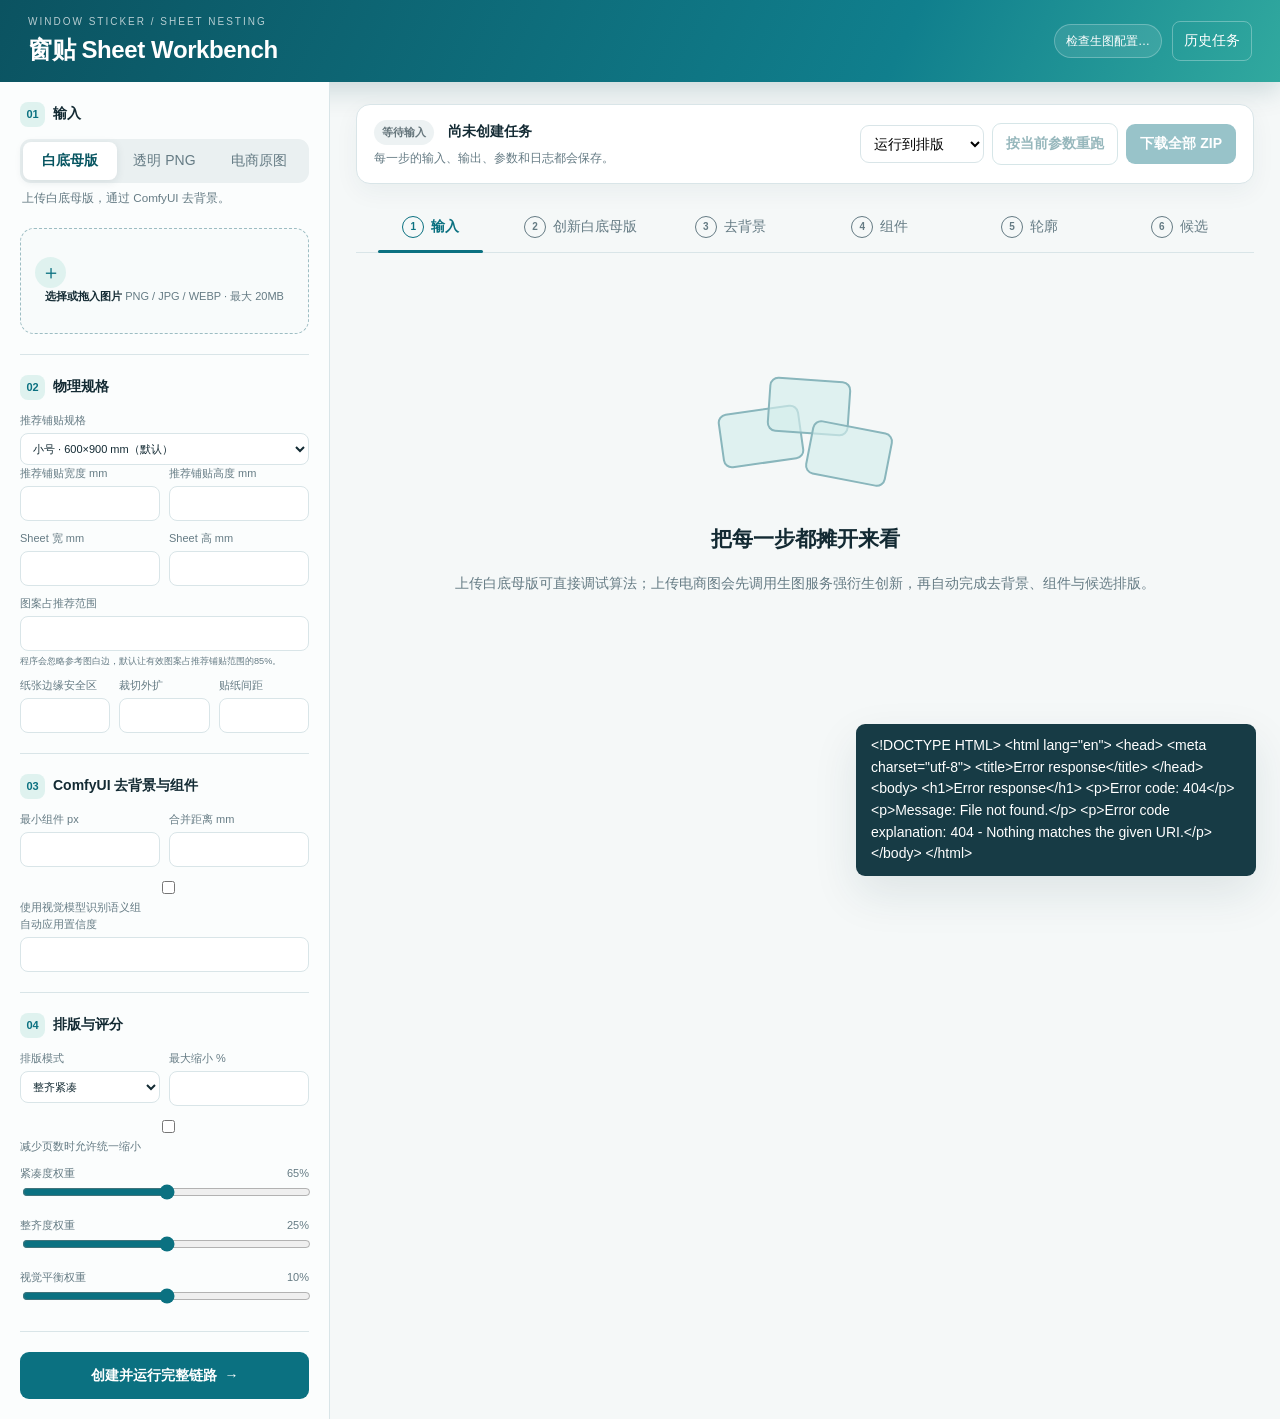
==== static/index.html @ 15e1db4c "更新批量下发" ====
<!doctype html>
<html lang="zh-CN">
<head>
  <meta charset="utf-8">
  <meta name="viewport" content="width=device-width, initial-scale=1">
  <title>窗贴 Sheet Workbench</title>
  <link rel="stylesheet" href="/static/styles.css">
</head>
<body>
  <header class="topbar">
    <div>
      <span class="eyebrow">WINDOW STICKER / SHEET NESTING</span>
      <h1>窗贴 Sheet Workbench</h1>
    </div>
    <div class="top-actions">
      <span id="provider-status" class="provider">检查生图配置…</span>
      <button id="load-jobs" class="ghost">历史任务</button>
    </div>
  </header>

  <main class="shell">
    <aside class="sidebar">
      <form id="job-form">
        <section class="panel-block">
          <div class="section-title"><span>01</span>输入</div>
          <div class="segmented" id="input-mode">
            <button type="button" data-value="master" class="active">白底母版</button>
            <button type="button" data-value="alpha">透明 PNG</button>
            <button type="button" data-value="source">电商原图</button>
          </div>
          <small class="mode-note" id="input-mode-note">上传白底母版，通过 ComfyUI 去背景。</small>
          <label class="dropzone">
            <input id="file" type="file" accept="image/png,image/jpeg,image/webp" required>
            <span class="drop-icon">＋</span>
            <strong>选择或拖入图片</strong>
            <small id="file-name">PNG / JPG / WEBP · 最大 20MB</small>
          </label>
          <div id="upload-list" class="upload-list" hidden></div>
          <details id="prompt-details" hidden>
            <summary>编辑生图 Prompt</summary>
            <textarea id="generation-prompt" rows="8"></textarea>
          </details>
        </section>

        <section class="panel-block">
          <div class="section-title"><span>02</span>物理规格</div>
          <label>推荐铺贴规格
            <select id="size-preset">
              <option value="small" selected>小号 · 600×900 mm（默认）</option>
              <option value="standard">标准 · 800×1200 mm</option>
              <option value="large">大号 · 1000×1500 mm</option>
              <option value="custom">自定义</option>
            </select>
          </label>
          <div class="field-grid two">
            <label>推荐铺贴宽度 mm<input id="install-width" data-setting="install_width_mm" type="number" min="10" step="1"></label>
            <label>推荐铺贴高度 mm<input id="install-height" data-setting="install_height_mm" type="number" min="10" step="1"></label>
            <label>Sheet 宽 mm<input data-setting="sheet_width_mm" type="number" min="20" step="0.1"></label>
            <label>Sheet 高 mm<input data-setting="sheet_height_mm" type="number" min="20" step="0.1"></label>
          </div>
          <label class="occupancy-field">图案占推荐范围
            <input data-setting="content_occupancy_ratio" data-setting-transform="percent" type="number" min="50" max="100" step="1">
            <small>程序会忽略参考图白边，默认让有效图案占推荐铺贴范围的85%。</small>
          </label>
          <div class="field-grid three">
            <label title="纸张四周禁止放置贴纸的安全区域">纸张边缘安全区<input data-setting="sheet_margin_mm" type="number" min="0" step="0.1"></label>
            <label>裁切外扩<input data-setting="cut_offset_mm" type="number" min="0" step="0.1"></label>
            <label>贴纸间距<input data-setting="spacing_mm" type="number" min="0" step="0.1"></label>
          </div>
        </section>

        <section class="panel-block">
          <div class="section-title"><span>03</span><i id="key-settings-title">去背景与组件</i></div>
          <div class="field-grid two">
            <label>最小组件 px<input data-setting="min_component_area" type="number" min="1" step="1"></label>
            <label>合并距离 mm<input data-setting="group_gap_mm" type="number" min="0" step="0.1"></label>
          </div>
          <label class="check-row"><input data-setting="semantic_grouping_enabled" type="checkbox"> 使用视觉模型识别语义组</label>
          <label>自动应用置信度
            <input data-setting="semantic_min_confidence" type="number" min="0.5" max="1" step="0.01">
          </label>
        </section>

        <section class="panel-block">
          <div class="section-title"><span>04</span>排版与评分</div>
          <div class="field-grid two">
            <label>排版模式
              <select data-setting="layout_mode" data-setting-type="string">
                <option value="tidy_compact">整齐紧凑</option>
              </select>
            </label>
            <label>最大缩小 %<input data-setting="max_shrink_ratio" data-setting-transform="percent" type="number" min="0" max="15" step="1"></label>
          </div>
          <label class="check-row"><input data-setting="auto_shrink_enabled" type="checkbox"> 减少页数时允许统一缩小</label>
          <div class="range-row">
            <label>紧凑度权重 <output id="compactness-output">65%</output></label>
            <input id="compactness-weight" data-setting="compactness_weight" type="range" min="0" max="1" step="0.05">
          </div>
          <div class="range-row">
            <label>整齐度权重 <output id="alignment-output">25%</output></label>
            <input id="alignment-weight" data-setting="alignment_weight" type="range" min="0" max="1" step="0.05">
          </div>
          <div class="range-row">
            <label>视觉平衡权重 <output id="balance-output">10%</output></label>
            <input id="balance-weight" data-setting="balance_weight" type="range" min="0" max="1" step="0.05">
          </div>
          <label id="batch-pdf-option" class="check-row delivery-option" hidden>
            <input id="render-pdf" type="checkbox" checked>
            批量完成时生成交付PDF
            <small>默认开启；关闭后可在批次完成后补生成，不会重新生图。</small>
          </label>
        </section>

        <button class="primary large" id="create-run" type="submit">创建并运行完整链路 <span>→</span></button>
      </form>
    </aside>

    <section class="workspace">
      <div class="workspace-head">
        <div>
          <span id="status" class="status idle">等待输入</span>
          <strong id="job-title">尚未创建任务</strong>
          <p id="job-note">每一步的输入、输出、参数和日志都会保存。</p>
        </div>
        <div class="workspace-actions">
          <select id="through-stage" aria-label="运行到阶段">
            <option value="key" id="key-stage-option">运行到去背景</option>
            <option value="components">运行到组件</option>
            <option value="geometry">运行到轮廓</option>
            <option value="layout" selected>运行到排版</option>
          </select>
          <button id="rerun" class="secondary" disabled>按当前参数重跑</button>
          <a id="download" class="primary disabled" href="#">下载全部 ZIP</a>
        </div>
      </div>

      <section id="batch-view" class="batch-view" hidden>
        <div class="batch-summary">
          <div>
            <span class="eyebrow dark">BATCH PRODUCTION</span>
            <h2 id="batch-title">批量创新任务</h2>
            <p id="batch-progress-text">等待开始</p>
          </div>
          <div class="batch-actions">
            <button id="retry-batch" class="secondary" hidden>重试失败项</button>
            <button id="render-batch-pdf" class="secondary" hidden>补生成全部PDF</button>
            <a id="download-batch" class="primary disabled" href="#">下载产品交付包</a>
            <a id="download-batch-archive" class="secondary disabled" href="#">完整归档</a>
          </div>
        </div>
        <div class="batch-progress"><i id="batch-progress-bar"></i></div>
        <div id="batch-grid" class="batch-grid"></div>
      </section>

      <nav class="stepper" id="stepper">
        <button data-stage="input" class="active"><b>1</b><span>输入</span></button>
        <button data-stage="generate"><b>2</b><span>创新白底母版</span></button>
        <button data-stage="key"><b>3</b><span id="key-step-label">去背景</span></button>
        <button data-stage="components"><b>4</b><span>组件</span></button>
        <button data-stage="geometry"><b>5</b><span>轮廓</span></button>
        <button data-stage="layout"><b>6</b><span>候选</span></button>
      </nav>

      <section id="empty" class="empty-state">
        <div class="empty-graphic"><i></i><i></i><i></i></div>
        <h2>把每一步都摊开来看</h2>
        <p>上传白底母版可直接调试算法；上传电商图会先调用生图服务强衍生创新，再自动完成去背景、组件与候选排版。</p>
      </section>

      <section id="stage-view" hidden>
        <div class="stage-header">
          <div><span id="stage-kicker">STEP</span><h2 id="stage-title">输入</h2></div>
          <button id="run-stage" class="secondary">只运行到这一步</button>
        </div>
        <div id="artifact-grid" class="artifact-grid"></div>
        <div id="component-workbench" class="component-workbench" hidden>
          <div class="canvas-panel">
            <div class="subhead"><strong>分组覆盖层</strong><span>点击框选；Shift 可多选</span></div>
            <canvas id="group-canvas"></canvas>
          </div>
          <div class="group-panel">
            <div class="group-actions">
              <button data-group-action="merge">合并所选</button>
              <button data-group-action="ungroup">取消分组</button>
              <button data-group-action="delete">删除</button>
              <button data-group-action="restore">恢复</button>
            </div>
            <div id="selection-options" class="selection-options">
              <label><input id="group-rotatable" type="checkbox"> 允许旋转</label>
              <label><input id="group-filler" type="checkbox"> 允许填缝复制</label>
              <label>最多复制 <input id="group-copies" type="number" min="0" max="10" value="2"></label>
              <button id="save-group-options">保存属性</button>
            </div>
            <div id="group-list" class="group-list"></div>
          </div>
        </div>
        <div id="candidate-grid" class="candidate-grid" hidden></div>
      </section>

      <section id="log-panel" class="log-panel" hidden>
        <div class="subhead"><strong>运行日志</strong><button id="toggle-log">收起</button></div>
        <pre id="logs"></pre>
      </section>
    </section>
  </main>

  <dialog id="history-dialog">
    <div class="dialog-head"><h2>最近任务</h2><button id="close-history">×</button></div>
    <div id="history-list" class="history-list"></div>
  </dialog>

  <div id="toast" class="toast"></div>
  <script src="/static/app.js?v=20260728-2"></script>
</body>
</html>
---- static/styles.css ----
:root {
  --ink: #132a33;
  --muted: #657b84;
  --line: #d9e5e8;
  --paper: #f5f8f8;
  --white: #ffffff;
  --teal: #0b7181;
  --teal-dark: #075561;
  --mint: #dff2ef;
  --coral: #f46f57;
  --amber: #f0b548;
  --shadow: 0 18px 45px rgba(24, 59, 70, .10);
}

* { box-sizing: border-box; }
[hidden] { display: none !important; }
body { margin: 0; color: var(--ink); background: var(--paper); font: 14px/1.55 Inter, "Segoe UI", "Microsoft YaHei", sans-serif; }
button, input, textarea, select { font: inherit; }
button, a { -webkit-tap-highlight-color: transparent; }

.topbar { height: 82px; padding: 14px 28px; display: flex; align-items: center; justify-content: space-between; color: white; background: linear-gradient(115deg, #0b5361, #107f8d 70%, #31a99f); box-shadow: 0 8px 28px rgba(3, 66, 77, .18); }
.topbar h1 { margin: 0; font-size: 24px; letter-spacing: -.4px; }
.eyebrow { display: block; margin-bottom: 2px; opacity: .7; font-size: 10px; letter-spacing: 2px; }
.top-actions { display: flex; align-items: center; gap: 10px; }
.provider { padding: 7px 11px; border: 1px solid rgba(255,255,255,.25); border-radius: 999px; background: rgba(255,255,255,.1); font-size: 12px; }

.shell { min-height: calc(100vh - 82px); display: grid; grid-template-columns: 330px minmax(0, 1fr); }
.sidebar { padding: 20px; border-right: 1px solid var(--line); background: #fbfdfd; overflow-y: auto; }
.panel-block { padding: 0 0 20px; margin-bottom: 20px; border-bottom: 1px solid var(--line); }
.section-title { margin-bottom: 12px; font-weight: 750; }
.section-title span { display: inline-grid; place-items: center; width: 25px; height: 25px; margin-right: 8px; color: var(--teal); border-radius: 8px; background: var(--mint); font-size: 11px; }

.segmented { display: grid; grid-template-columns: repeat(3, 1fr); padding: 3px; margin-bottom: 7px; border-radius: 11px; background: #eaf0f1; }
.segmented button { padding: 8px; color: var(--muted); border: 0; border-radius: 8px; background: transparent; cursor: pointer; }
.segmented button.active { color: var(--teal-dark); background: white; box-shadow: 0 2px 8px rgba(25, 59, 69, .10); font-weight: 700; }
.mode-note { display: block; min-height: 30px; margin: 0 2px 8px; color: var(--muted); line-height: 1.4; }
.section-title i { font-style: normal; }
.dropzone { min-height: 106px; display: grid; place-items: center; align-content: center; gap: 2px; padding: 14px; border: 1.5px dashed #9dbdc3; border-radius: 14px; color: var(--muted); background: #f8fbfb; text-align: center; cursor: pointer; }
.dropzone:hover { border-color: var(--teal); background: #f0f9f8; }
.dropzone input { display: none; }
.dropzone strong { color: var(--ink); }
.drop-icon { display: grid; place-items: center; width: 31px; height: 31px; color: var(--teal); border-radius: 50%; background: var(--mint); font-size: 20px; }
.dropzone small { font-size: 11px; }
.upload-list { display: grid; gap: 6px; max-height: 190px; margin-top: 8px; overflow: auto; }
.upload-item { display: grid; grid-template-columns: 38px minmax(0, 1fr) auto; align-items: center; gap: 8px; padding: 6px; border: 1px solid var(--line); border-radius: 8px; background: white; }
.upload-item img { width: 38px; height: 38px; object-fit: contain; border-radius: 5px; background: #eef3f4; }
.upload-item span { overflow: hidden; text-overflow: ellipsis; white-space: nowrap; font-size: 11px; }
.upload-item small { color: var(--muted); font-size: 9px; }
details { margin-top: 10px; }
summary { cursor: pointer; color: var(--teal); }
textarea { width: 100%; margin-top: 9px; resize: vertical; border: 1px solid var(--line); border-radius: 9px; padding: 9px; background: white; }

.field-grid { display: grid; gap: 9px; }
.field-grid.two { grid-template-columns: 1fr 1fr; }
.field-grid.three { grid-template-columns: repeat(3, 1fr); margin-top: 9px; }
.field-grid label, .range-row label { color: var(--muted); font-size: 11px; }
.field-grid input, .field-grid select { width: 100%; margin-top: 4px; padding: 8px; color: var(--ink); border: 1px solid var(--line); border-radius: 8px; background: white; }
.panel-block > label { display: block; color: var(--muted); font-size: 11px; }
.panel-block > label > select, .panel-block > label > input { width: 100%; margin-top: 4px; padding: 8px; color: var(--ink); border: 1px solid var(--line); border-radius: 8px; background: white; }
.occupancy-field { margin-top: 9px; }
.occupancy-field small { display: block; margin-top: 4px; line-height: 1.4; }
.check-row { display: flex; align-items: center; gap: 7px; margin-top: 10px; color: var(--muted); font-size: 11px; }
.check-row input { accent-color: var(--teal); }
.delivery-option { align-items: flex-start; padding: 9px; border: 1px solid #b9d9d6; border-radius: 9px; background: #f1faf8; }
.delivery-option small { display: block; color: var(--muted); line-height: 1.35; }
.range-row { margin-top: 10px; }
.range-row label { display: flex; justify-content: space-between; }
.range-row input { width: 100%; accent-color: var(--teal); }

button, .primary, .secondary, .ghost { border: 0; cursor: pointer; text-decoration: none; }
.primary { display: inline-flex; align-items: center; justify-content: center; gap: 8px; padding: 9px 14px; color: white; border-radius: 9px; background: var(--teal); font-weight: 700; }
.primary:hover { background: var(--teal-dark); }
.primary.large { width: 100%; padding: 13px; }
.secondary { padding: 9px 13px; color: var(--teal-dark); border: 1px solid #9fc5ca; border-radius: 9px; background: white; font-weight: 650; }
.ghost { padding: 8px 11px; color: white; border: 1px solid rgba(255,255,255,.3); border-radius: 8px; background: transparent; }
button:disabled, .disabled { opacity: .42; pointer-events: none; }

.workspace { min-width: 0; padding: 22px 26px 50px; }
.workspace-head { display: flex; align-items: center; justify-content: space-between; gap: 20px; padding: 15px 17px; border: 1px solid var(--line); border-radius: 14px; background: white; box-shadow: 0 8px 25px rgba(26, 62, 71, .05); }
.workspace-head strong { margin-left: 10px; }
.workspace-head p { margin: 4px 0 0; color: var(--muted); font-size: 12px; }
.workspace-actions { display: flex; align-items: center; gap: 8px; }
.workspace-actions select { padding: 9px; border: 1px solid var(--line); border-radius: 9px; background: white; }
.status { display: inline-block; padding: 4px 8px; border-radius: 999px; font-size: 11px; font-weight: 800; }
.status.idle { color: #66767c; background: #edf2f3; }
.status.running, .status.queued { color: #7a5600; background: #fff2c9; }
.status.complete { color: #166951; background: #dff5e9; }
.status.failed { color: #a83c2e; background: #fee4df; }
.status.partial_success, .status.interrupted { color: #875400; background: #fff0c7; }

.batch-view { margin-top: 20px; }
.batch-summary { display: flex; align-items: center; justify-content: space-between; gap: 16px; padding: 17px; border: 1px solid var(--line); border-radius: 14px; background: white; }
.batch-summary h2 { margin: 2px 0; font-size: 20px; }
.batch-summary p { margin: 0; color: var(--muted); }
.eyebrow.dark { color: var(--teal); opacity: 1; }
.batch-actions { display: flex; flex-wrap: wrap; justify-content: flex-end; gap: 8px; }
.batch-progress { height: 8px; margin: 10px 0 16px; overflow: hidden; border-radius: 99px; background: #dfeaec; }
.batch-progress i { display: block; width: 0; height: 100%; border-radius: inherit; background: linear-gradient(90deg, var(--teal), #37b8a7); transition: width .25s; }
.batch-grid { display: grid; grid-template-columns: repeat(auto-fill, minmax(360px, 1fr)); gap: 14px; }
.batch-card { padding: 12px; border: 1px solid var(--line); border-radius: 13px; background: white; box-shadow: 0 8px 20px rgba(29, 64, 72, .05); }
.batch-card-head, .batch-card-meta, .batch-card-links { display: flex; align-items: center; justify-content: space-between; gap: 8px; }
.batch-card-head strong { overflow: hidden; text-overflow: ellipsis; white-space: nowrap; }
.batch-images { display: grid; grid-template-columns: repeat(3, 1fr); gap: 7px; margin: 10px 0; }
.batch-images a, .batch-placeholder { min-width: 0; color: var(--muted); text-align: center; text-decoration: none; }
.batch-images img, .batch-placeholder { width: 100%; height: 130px; object-fit: contain; border-radius: 8px; background: #edf3f4; }
.batch-images a small, .batch-placeholder small { display: block; margin-top: 3px; font-size: 10px; }
.batch-placeholder { display: grid; place-items: center; align-content: center; }
.batch-placeholder span { font-size: 11px; }
.batch-card-meta { color: var(--muted); font-size: 11px; }
.batch-card-meta b { color: var(--teal-dark); }
.batch-error { padding: 7px; color: #9c372b; border-radius: 7px; background: #fff0ed; font-size: 11px; }
.batch-card-links { justify-content: flex-start; margin-top: 8px; }
.batch-card-links a { padding: 5px 8px; color: var(--teal); border: 1px solid var(--line); border-radius: 6px; text-decoration: none; font-size: 10px; }

.stepper { display: grid; grid-template-columns: repeat(6, 1fr); margin: 22px 0; border-bottom: 1px solid var(--line); }
.stepper button { position: relative; display: flex; align-items: center; justify-content: center; gap: 7px; padding: 10px 5px 14px; color: var(--muted); border: 0; background: transparent; cursor: pointer; }
.stepper button::after { content: ""; position: absolute; left: 15%; right: 15%; bottom: -1px; height: 3px; border-radius: 3px; background: transparent; }
.stepper button.active { color: var(--teal); font-weight: 800; }
.stepper button.active::after { background: var(--teal); }
.stepper b { display: grid; place-items: center; width: 22px; height: 22px; color: inherit; border: 1px solid currentColor; border-radius: 50%; font-size: 10px; }

.empty-state { min-height: 430px; display: grid; place-items: center; align-content: center; text-align: center; color: var(--muted); }
.empty-state h2 { margin: 22px 0 4px; color: var(--ink); }
.empty-graphic { position: relative; width: 170px; height: 130px; }
.empty-graphic i { position: absolute; width: 82px; height: 55px; border: 2px solid #89b6bc; border-radius: 9px; background: rgba(213,238,237,.65); transform: rotate(-8deg); }
.empty-graphic i:nth-child(1) { left: 0; top: 38px; }
.empty-graphic i:nth-child(2) { left: 48px; top: 8px; transform: rotate(4deg); }
.empty-graphic i:nth-child(3) { right: 0; top: 55px; transform: rotate(11deg); }

.stage-header { display: flex; align-items: end; justify-content: space-between; margin-bottom: 14px; }
.stage-header h2 { margin: 0; font-size: 22px; }
.stage-header span { color: var(--coral); font-size: 10px; letter-spacing: 1.8px; }
.artifact-grid { display: grid; grid-template-columns: repeat(auto-fill, minmax(250px, 1fr)); gap: 14px; }
.artifact-card { min-width: 0; overflow: hidden; border: 1px solid var(--line); border-radius: 13px; background: white; box-shadow: 0 8px 20px rgba(29, 64, 72, .05); }
.artifact-card .image-wrap { height: 220px; display: grid; place-items: center; padding: 10px; background-color: #eef3f4; background-image: linear-gradient(45deg,#e0e9ea 25%,transparent 25%),linear-gradient(-45deg,#e0e9ea 25%,transparent 25%),linear-gradient(45deg,transparent 75%,#e0e9ea 75%),linear-gradient(-45deg,transparent 75%,#e0e9ea 75%); background-size: 18px 18px; background-position: 0 0,0 9px,9px -9px,-9px 0; }
.artifact-card img { max-width: 100%; max-height: 100%; object-fit: contain; }
.artifact-card .meta { padding: 11px 13px; display: flex; justify-content: space-between; gap: 10px; }
.artifact-card .meta small { color: var(--muted); }
.file-card { min-height: 110px; display: flex; align-items: center; justify-content: space-between; padding: 17px; }
.file-card code { color: var(--teal); font-size: 11px; }

.component-workbench { display: grid; grid-template-columns: minmax(420px, 1.35fr) minmax(310px, .65fr); gap: 16px; margin-top: 18px; }
.canvas-panel, .group-panel, .log-panel { border: 1px solid var(--line); border-radius: 13px; background: white; }
.subhead { min-height: 45px; display: flex; align-items: center; justify-content: space-between; padding: 10px 13px; border-bottom: 1px solid var(--line); }
.subhead span { color: var(--muted); font-size: 11px; }
#group-canvas { display: block; width: auto; max-width: 100%; height: auto; max-height: 620px; margin: 0 auto; background: #eaf1f2; cursor: crosshair; }
.group-actions { display: grid; grid-template-columns: repeat(4, 1fr); gap: 5px; padding: 10px; border-bottom: 1px solid var(--line); }
.group-actions button, .selection-options button { padding: 7px; color: var(--teal-dark); border: 1px solid var(--line); border-radius: 7px; background: #f7fbfb; cursor: pointer; font-size: 11px; }
.selection-options { display: flex; align-items: center; flex-wrap: wrap; gap: 10px; padding: 10px; border-bottom: 1px solid var(--line); color: var(--muted); font-size: 11px; }
.selection-options input[type="number"] { width: 46px; }
.group-list { max-height: 510px; padding: 8px; overflow: auto; }
.group-item { display: grid; grid-template-columns: 44px 1fr auto; align-items: center; gap: 9px; padding: 8px; border: 1px solid transparent; border-radius: 9px; cursor: pointer; }
.group-item:hover { background: #f3f8f8; }
.group-item.selected { border-color: var(--teal); background: var(--mint); }
.group-item.inactive { opacity: .45; }
.group-thumb { width: 44px; height: 44px; object-fit: contain; border-radius: 7px; background: #e9f1f2; }
.group-item strong { display: block; }
.group-item small { color: var(--muted); }
.chips { display: flex; gap: 3px; }
.chip { padding: 2px 5px; color: #46636b; border-radius: 5px; background: #e8f0f1; font-size: 9px; }

.candidate-grid { display: grid; grid-template-columns: repeat(2, minmax(300px, 1fr)); gap: 16px; margin-top: 18px; }
.candidate-card { overflow: hidden; border: 2px solid transparent; border-radius: 14px; background: white; box-shadow: var(--shadow); }
.candidate-card.selected { border-color: var(--coral); }
.candidate-card img { display: block; width: 100%; height: 290px; object-fit: contain; background: #edf4f5; }
.candidate-meta { padding: 13px; }
.candidate-title { display: flex; justify-content: space-between; align-items: center; }
.candidate-title span { padding: 3px 7px; border-radius: 999px; color: #9a4b21; background: #ffe8d9; font-size: 10px; }
.metrics { display: grid; grid-template-columns: repeat(4, 1fr); gap: 7px; margin: 11px 0; }
.metric { padding: 7px; border-radius: 7px; background: #f2f7f7; text-align: center; }
.metric b { display: block; font-size: 15px; }
.metric small { color: var(--muted); font-size: 9px; }
.candidate-card button { width: 100%; padding: 8px; color: white; border-radius: 8px; background: var(--teal); }
.candidate-downloads { display: grid; gap: 8px; margin-top: 9px; }
.candidate-downloads > div { display: flex; flex-wrap: wrap; gap: 6px; }
.candidate-downloads a { padding: 6px 9px; border: 1px solid #b8d5d9; border-radius: 7px; color: var(--teal); background: #f4fafb; font-size: 11px; text-decoration: none; }
.candidate-downloads .pdf-primary { padding: 9px; color: white; border-color: var(--coral); background: var(--coral); text-align: center; font-size: 12px; font-weight: 700; }

.log-panel { margin-top: 18px; overflow: hidden; }
.log-panel pre { max-height: 230px; margin: 0; padding: 13px; overflow: auto; color: #d8f5e8; background: #13282f; font: 12px/1.55 Consolas, monospace; }
.log-panel button { border: 0; color: var(--teal); background: transparent; cursor: pointer; }

dialog { width: min(650px, 90vw); border: 0; border-radius: 14px; box-shadow: 0 25px 90px rgba(13,45,54,.3); }
dialog::backdrop { background: rgba(13,38,45,.42); }
.dialog-head { display: flex; justify-content: space-between; align-items: center; border-bottom: 1px solid var(--line); }
.dialog-head button { border: 0; background: transparent; font-size: 25px; cursor: pointer; }
.history-item { display: grid; grid-template-columns: 1fr auto; padding: 11px 5px; border-bottom: 1px solid var(--line); cursor: pointer; }
.history-item:hover { color: var(--teal); }
.history-item small { color: var(--muted); }
.toast { position: fixed; right: 24px; bottom: 24px; z-index: 20; max-width: 400px; padding: 11px 15px; color: white; border-radius: 9px; background: #173b45; box-shadow: var(--shadow); opacity: 0; transform: translateY(10px); pointer-events: none; transition: .2s; }
.toast.show { opacity: 1; transform: translateY(0); }

@media (max-width: 1000px) {
  .shell { grid-template-columns: 1fr; }
  .sidebar { border-right: 0; border-bottom: 1px solid var(--line); }
  .component-workbench { grid-template-columns: 1fr; }
}
@media (max-width: 720px) {
  .topbar { height: auto; align-items: flex-start; }
  .shell { min-height: calc(100vh - 100px); }
  .workspace { padding: 14px; }
  .workspace-head, .workspace-actions { align-items: stretch; flex-direction: column; }
  .batch-summary { align-items: stretch; flex-direction: column; }
  .batch-grid { grid-template-columns: 1fr; }
  .stepper span { display: none; }
  .candidate-grid { grid-template-columns: 1fr; }
}
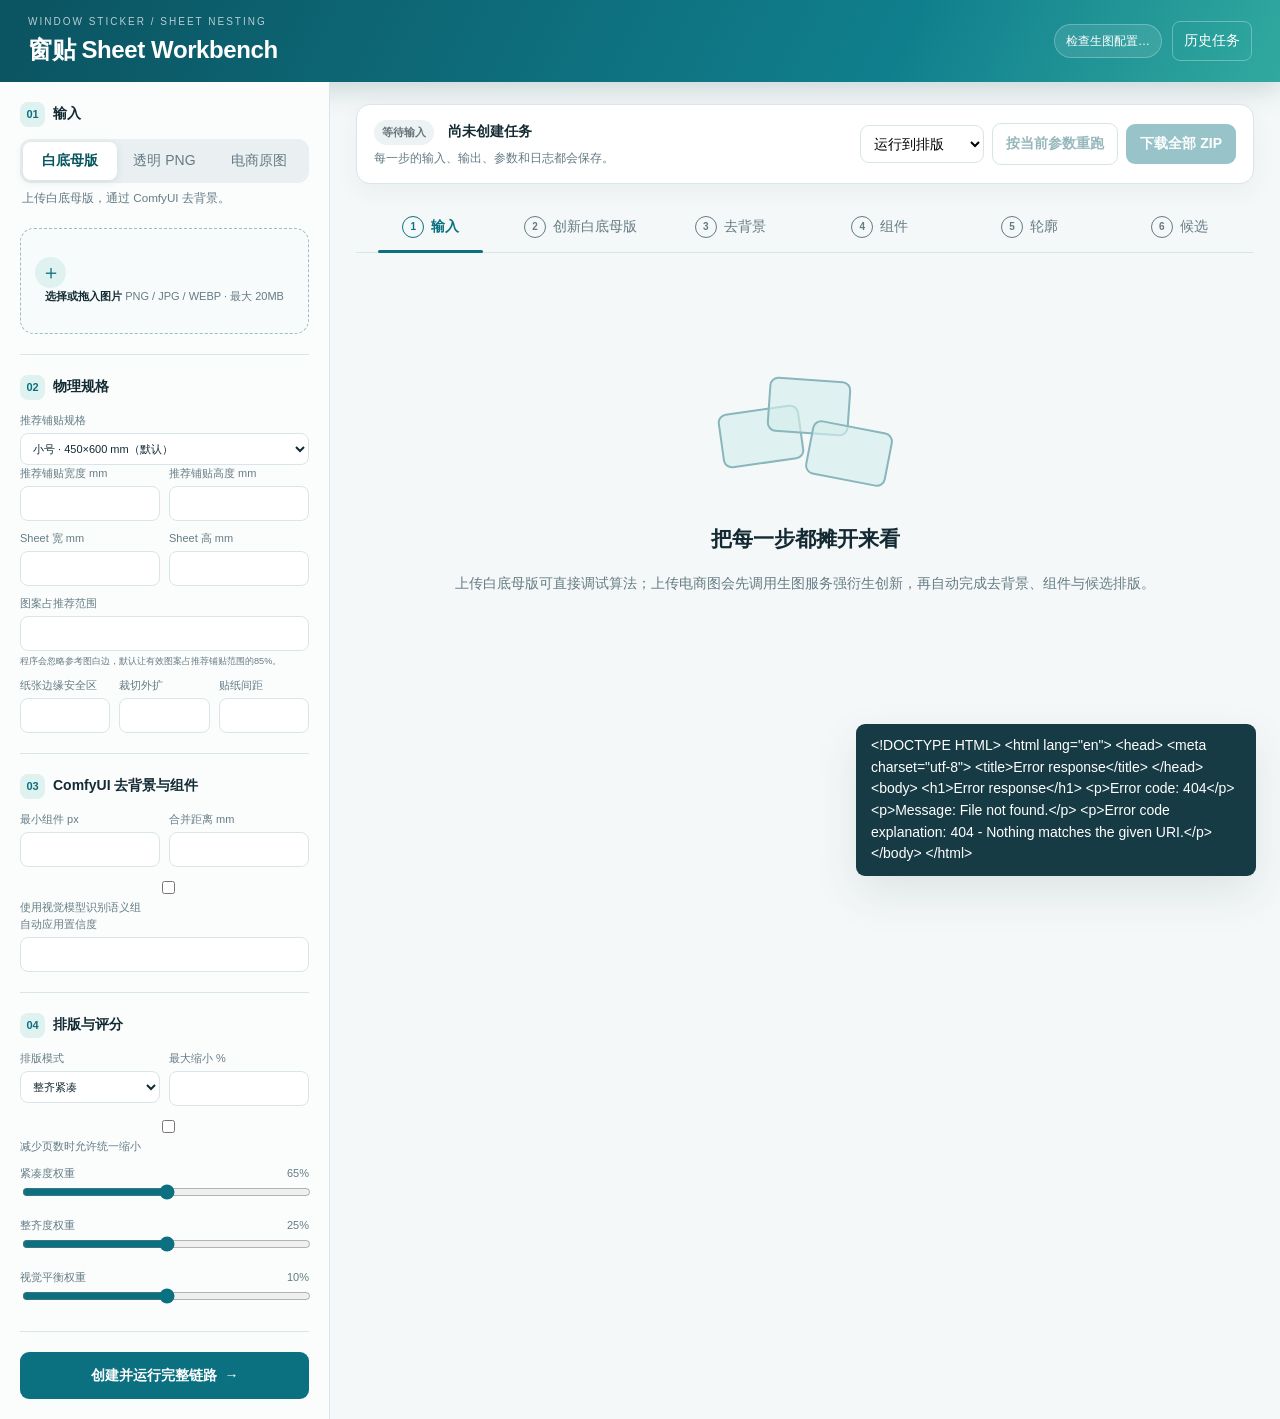
==== commit 0dee4a9e: "更新prompt" ====
--- a/static/index.html
+++ b/static/index.html
@@ -46,9 +46,9 @@
           <div class="section-title"><span>02</span>物理规格</div>
           <label>推荐铺贴规格
             <select id="size-preset">
-              <option value="small" selected>小号 · 600×900 mm（默认）</option>
-              <option value="standard">标准 · 800×1200 mm</option>
-              <option value="large">大号 · 1000×1500 mm</option>
+              <option value="small" selected>小号 · 450×600 mm（默认）</option>
+              <option value="standard">标准 · 600×800 mm</option>
+              <option value="large">大号 · 750×1000 mm</option>
               <option value="custom">自定义</option>
             </select>
           </label>
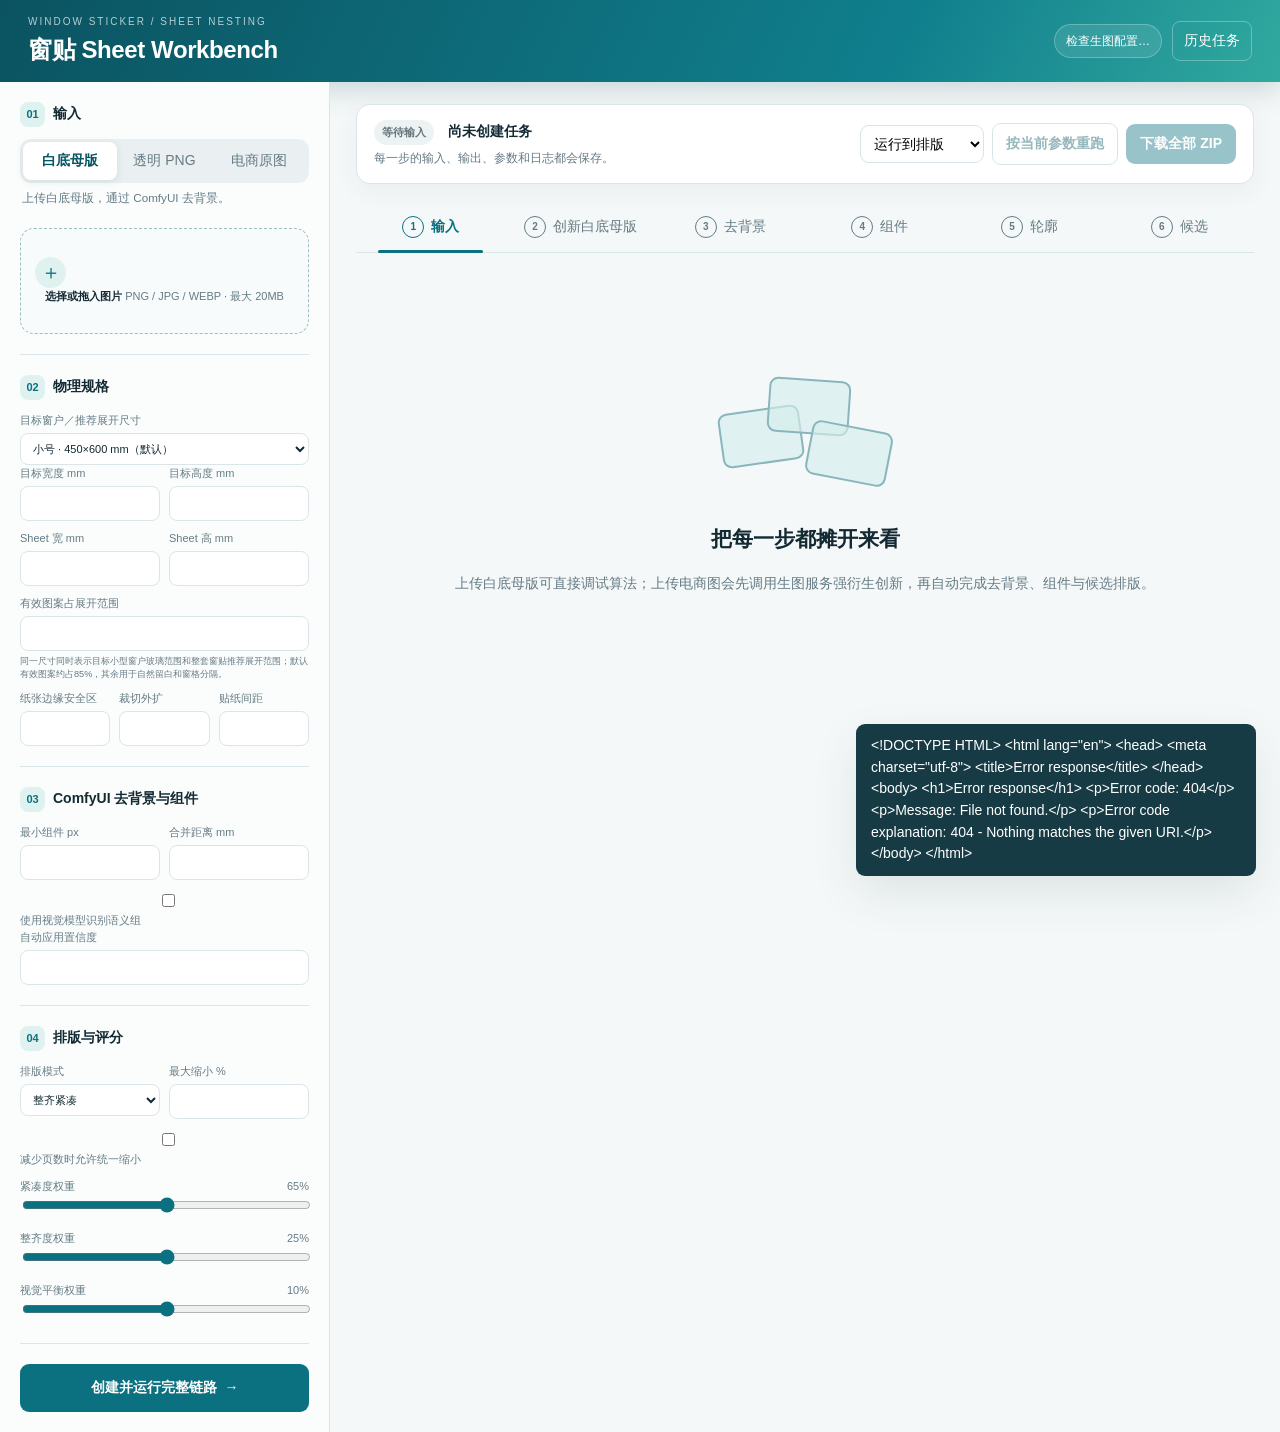
==== commit f584c95f: "backup" ====
--- a/static/index.html
+++ b/static/index.html
@@ -44,7 +44,7 @@
 
         <section class="panel-block">
           <div class="section-title"><span>02</span>物理规格</div>
-          <label>推荐铺贴规格
+          <label>目标窗户／推荐展开尺寸
             <select id="size-preset">
               <option value="small" selected>小号 · 450×600 mm（默认）</option>
               <option value="standard">标准 · 600×800 mm</option>
@@ -53,14 +53,14 @@
             </select>
           </label>
           <div class="field-grid two">
-            <label>推荐铺贴宽度 mm<input id="install-width" data-setting="install_width_mm" type="number" min="10" step="1"></label>
-            <label>推荐铺贴高度 mm<input id="install-height" data-setting="install_height_mm" type="number" min="10" step="1"></label>
+            <label>目标宽度 mm<input id="install-width" data-setting="install_width_mm" type="number" min="10" step="1"></label>
+            <label>目标高度 mm<input id="install-height" data-setting="install_height_mm" type="number" min="10" step="1"></label>
             <label>Sheet 宽 mm<input data-setting="sheet_width_mm" type="number" min="20" step="0.1"></label>
             <label>Sheet 高 mm<input data-setting="sheet_height_mm" type="number" min="20" step="0.1"></label>
           </div>
-          <label class="occupancy-field">图案占推荐范围
+          <label class="occupancy-field">有效图案占展开范围
             <input data-setting="content_occupancy_ratio" data-setting-transform="percent" type="number" min="50" max="100" step="1">
-            <small>程序会忽略参考图白边，默认让有效图案占推荐铺贴范围的85%。</small>
+            <small>同一尺寸同时表示目标小型窗户玻璃范围和整套窗贴推荐展开范围；默认有效图案约占85%，其余用于自然留白和窗格分隔。</small>
           </label>
           <div class="field-grid three">
             <label title="纸张四周禁止放置贴纸的安全区域">纸张边缘安全区<input data-setting="sheet_margin_mm" type="number" min="0" step="0.1"></label>
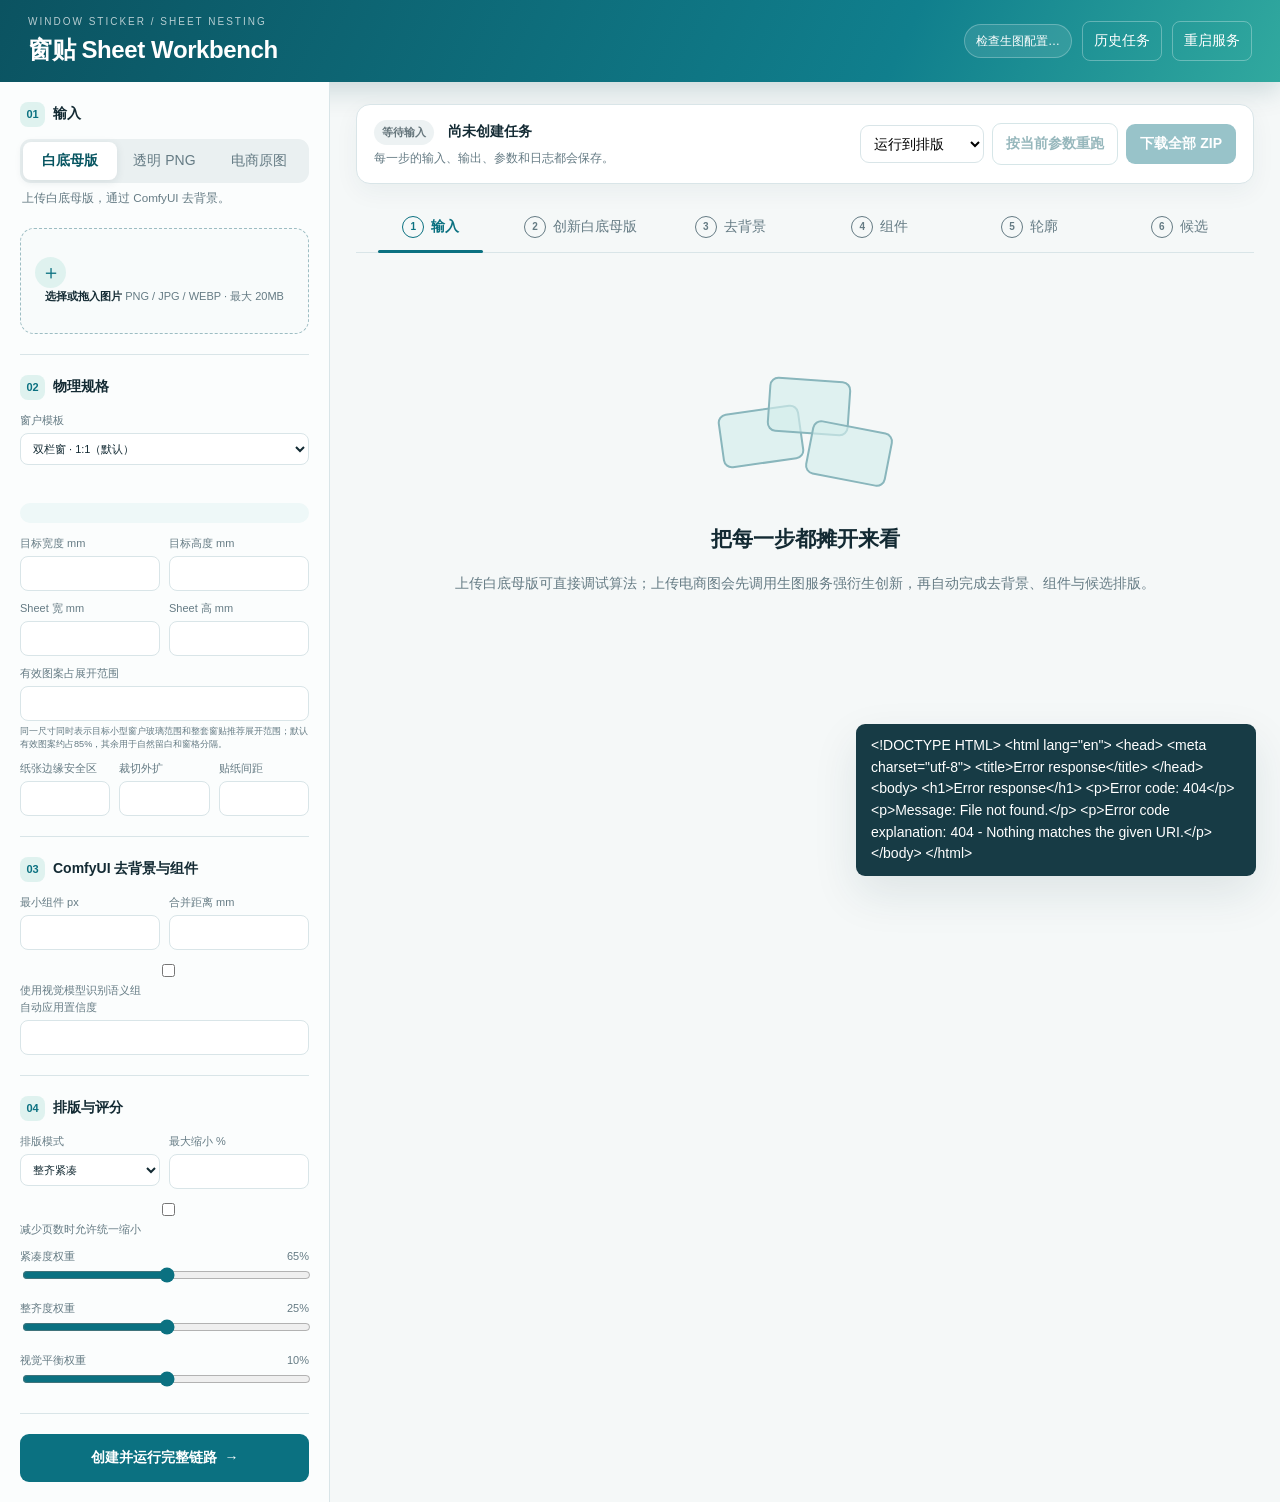
==== commit b7b2f8c5: "更新禁用整齐行列" ====
--- a/static/index.html
+++ b/static/index.html
@@ -15,6 +15,7 @@
     <div class="top-actions">
       <span id="provider-status" class="provider">检查生图配置…</span>
       <button id="load-jobs" class="ghost">历史任务</button>
+      <button id="restart-service" class="ghost">重启服务</button>
     </div>
   </header>
 
@@ -37,21 +38,27 @@
           </label>
           <div id="upload-list" class="upload-list" hidden></div>
           <details id="prompt-details" hidden>
-            <summary>编辑生图 Prompt</summary>
+            <summary>编辑通用生图 Prompt</summary>
             <textarea id="generation-prompt" rows="8"></textarea>
+            <p class="mode-note">这里只编辑跨主题通用部分；窗户模板硬约束由系统只读追加。</p>
+            <details class="prompt-preview-details">
+              <summary>查看实际完整 Prompt</summary>
+              <pre id="generation-prompt-preview" class="prompt-preview"></pre>
+            </details>
           </details>
+          <div id="aspect-warning" class="inline-warning" hidden></div>
         </section>
 
         <section class="panel-block">
           <div class="section-title"><span>02</span>物理规格</div>
-          <label>目标窗户／推荐展开尺寸
-            <select id="size-preset">
-              <option value="small" selected>小号 · 450×600 mm（默认）</option>
-              <option value="standard">标准 · 600×800 mm</option>
-              <option value="large">大号 · 750×1000 mm</option>
-              <option value="custom">自定义</option>
+          <label>窗户模板
+            <select id="window-template" data-setting="window_template" data-setting-type="string">
+              <option value="double" selected>双栏窗 · 1:1（默认）</option>
+              <option value="single">单窗 · 3:4</option>
             </select>
           </label>
+          <div id="window-template-description" class="mode-note"></div>
+          <div id="window-template-constraint" class="template-constraint"></div>
           <div class="field-grid two">
             <label>目标宽度 mm<input id="install-width" data-setting="install_width_mm" type="number" min="10" step="1"></label>
             <label>目标高度 mm<input id="install-height" data-setting="install_height_mm" type="number" min="10" step="1"></label>
--- a/static/styles.css
+++ b/static/styles.css
@@ -205,3 +205,36 @@
   .stepper span { display: none; }
   .candidate-grid { grid-template-columns: 1fr; }
 }
+.inline-warning {
+  margin-top: 10px;
+  padding: 10px 12px;
+  border: 1px solid #f1b65b;
+  border-radius: 10px;
+  color: #8a4b00;
+  background: #fff8e8;
+  font-size: 13px;
+  line-height: 1.5;
+}
+
+.template-constraint {
+  margin: 8px 0 12px;
+  padding: 10px 12px;
+  border-radius: 10px;
+  background: #eef8f8;
+  color: #496970;
+  font-size: 12px;
+  line-height: 1.55;
+  white-space: pre-wrap;
+}
+
+.prompt-preview {
+  max-height: 360px;
+  overflow: auto;
+  padding: 12px;
+  border-radius: 10px;
+  background: #102c33;
+  color: #dff7f3;
+  font-size: 12px;
+  line-height: 1.55;
+  white-space: pre-wrap;
+}
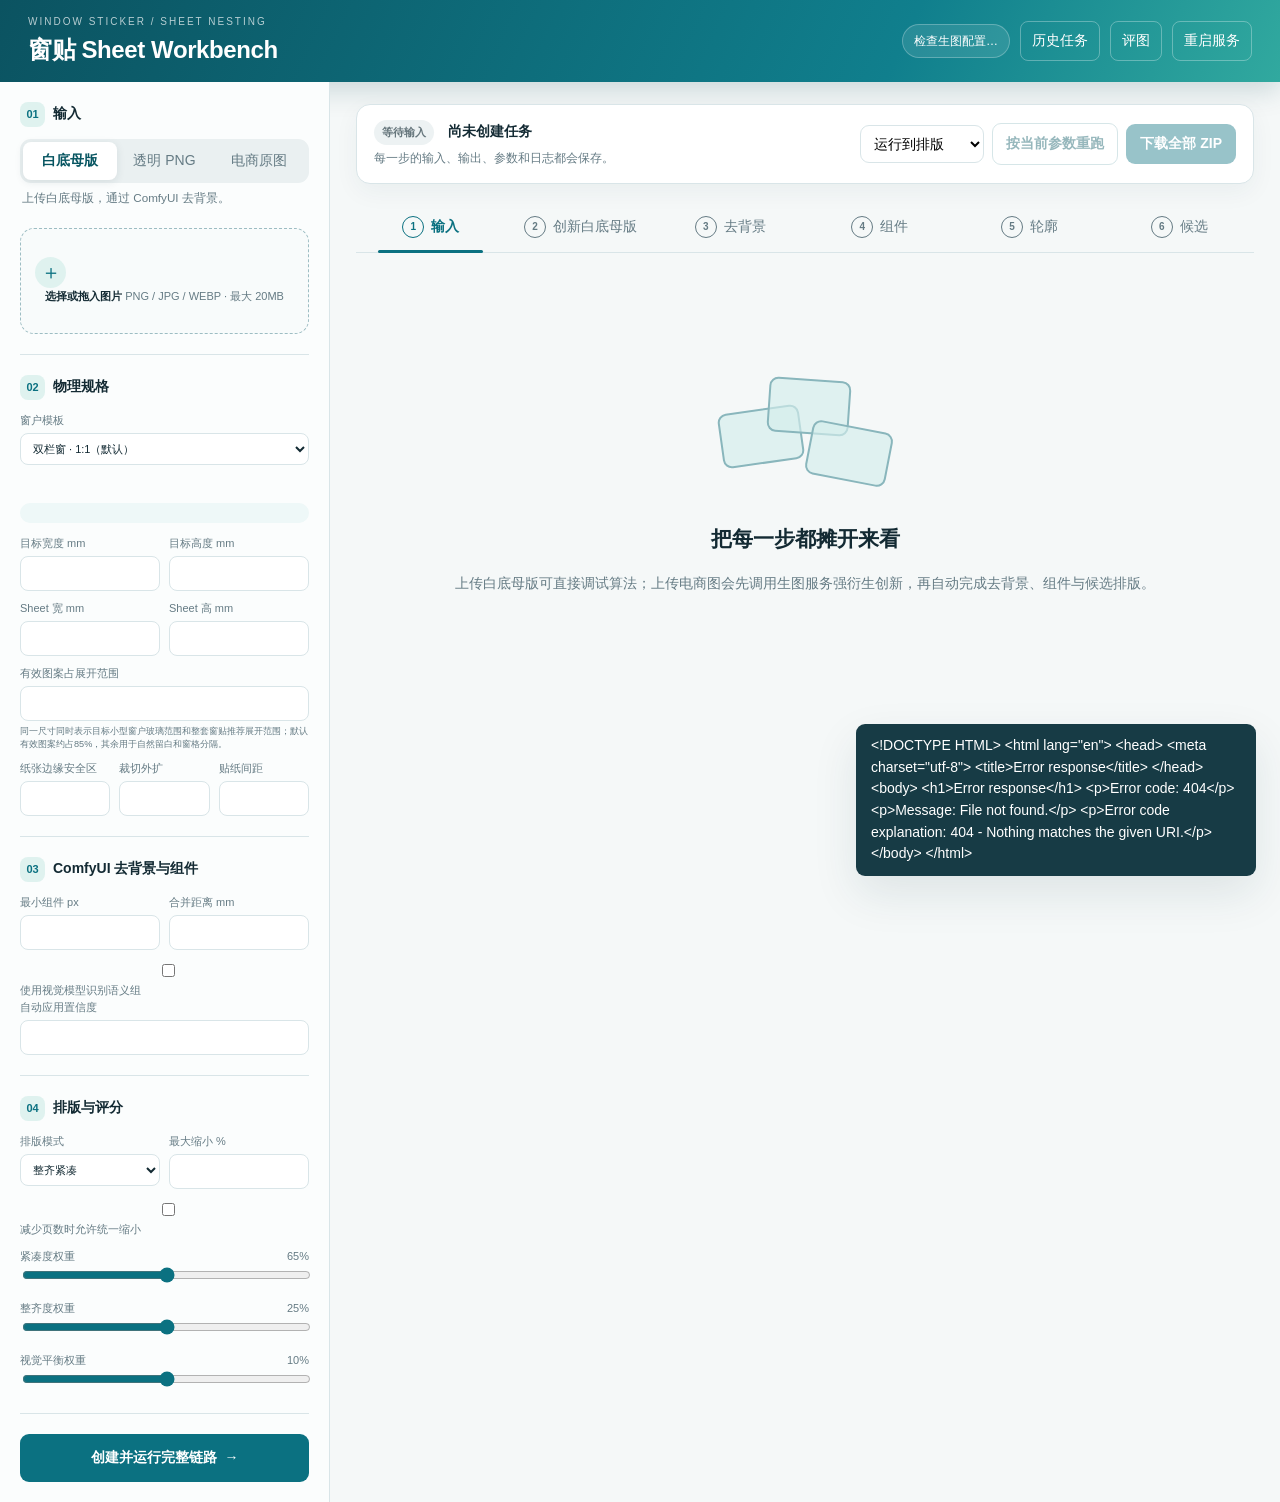
==== commit 164243db: "增加评图迭代" ====
--- a/static/index.html
+++ b/static/index.html
@@ -15,6 +15,7 @@
     <div class="top-actions">
       <span id="provider-status" class="provider">检查生图配置…</span>
       <button id="load-jobs" class="ghost">历史任务</button>
+      <a href="/review" class="ghost">评图</a>
       <button id="restart-service" class="ghost">重启服务</button>
     </div>
   </header>
@@ -115,6 +116,11 @@
             <input id="render-pdf" type="checkbox" checked>
             批量完成时生成交付PDF
             <small>默认开启；关闭后可在批次完成后补生成，不会重新生图。</small>
+          </label>
+          <label id="batch-generate-only-option" class="check-row delivery-option" hidden>
+            <input id="batch-generate-only" type="checkbox">
+            只跑到创新生图（提示词迭代模式）
+            <small>批量任务在生图后停止，跳过去背景/组件/排版，省时省钱；图直接进评图页。满意后可从后续阶段续跑。</small>
           </label>
         </section>
 
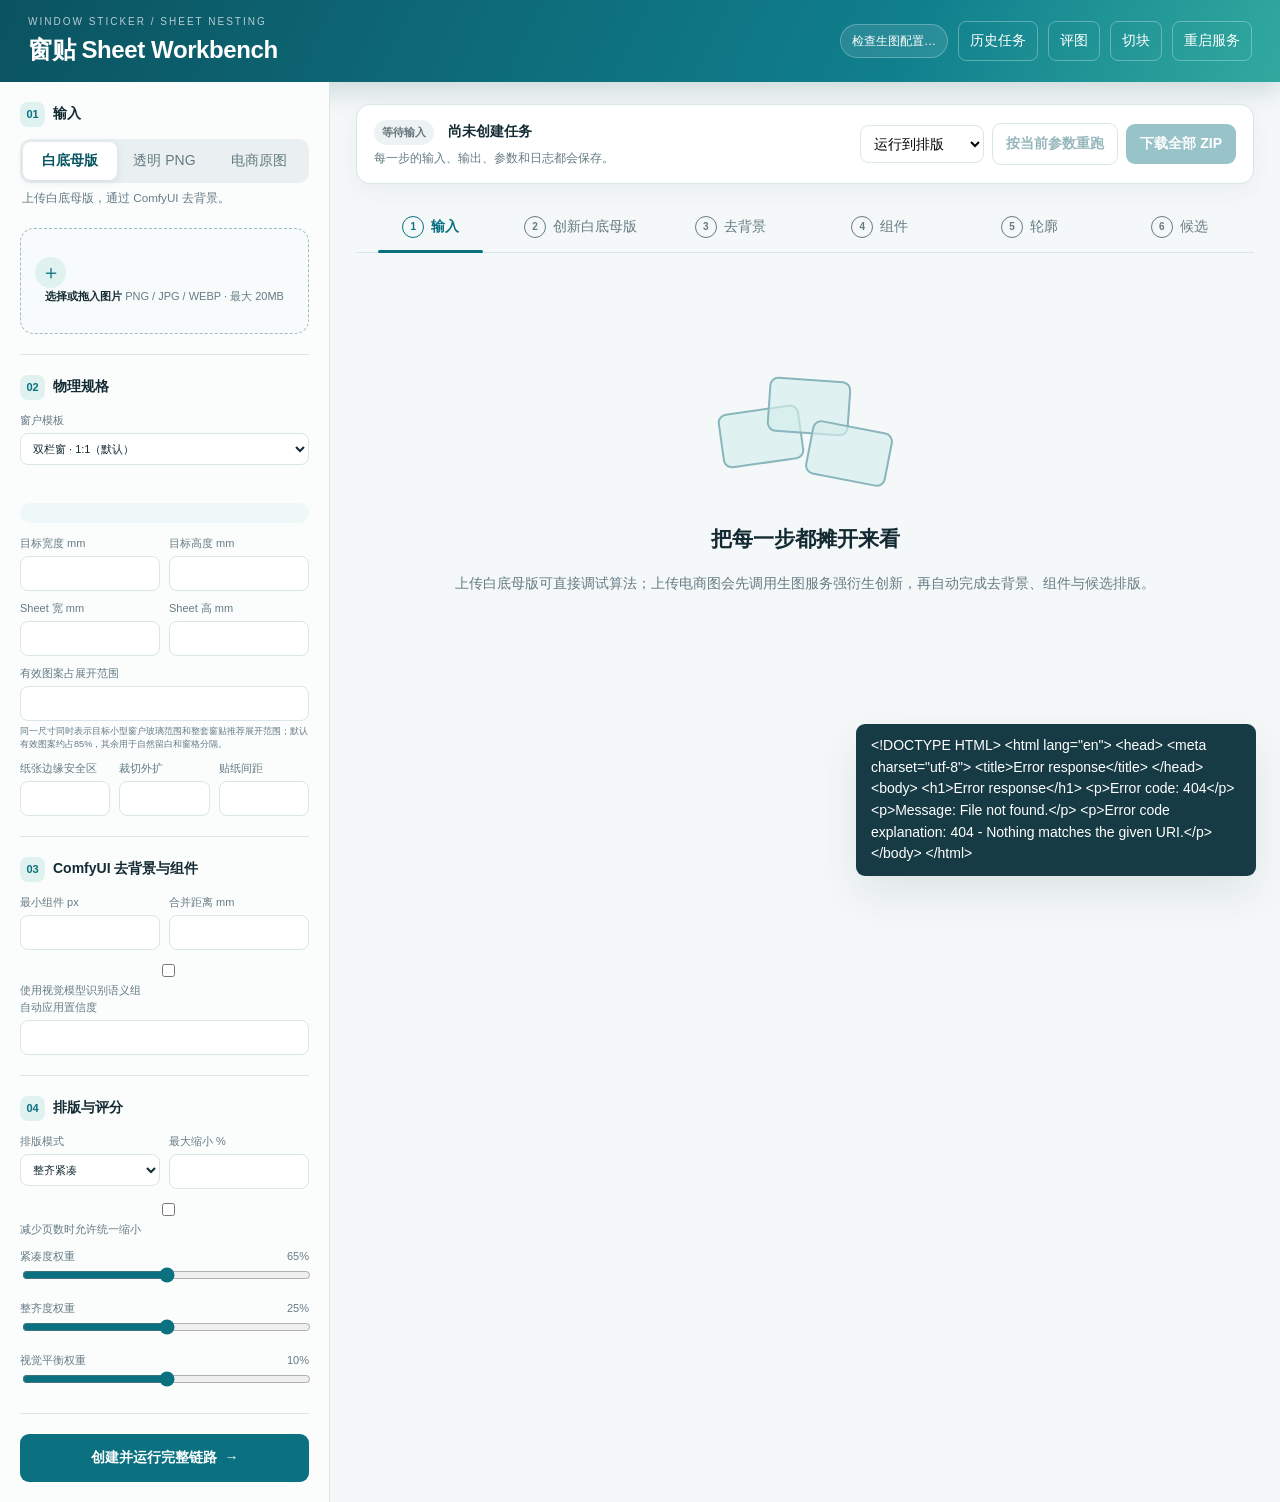
==== commit e2491a82: "加入切图" ====
--- a/static/index.html
+++ b/static/index.html
@@ -16,6 +16,7 @@
       <span id="provider-status" class="provider">检查生图配置…</span>
       <button id="load-jobs" class="ghost">历史任务</button>
       <a href="/review" class="ghost">评图</a>
+      <a href="/slicer" class="ghost">切块</a>
       <button id="restart-service" class="ghost">重启服务</button>
     </div>
   </header>
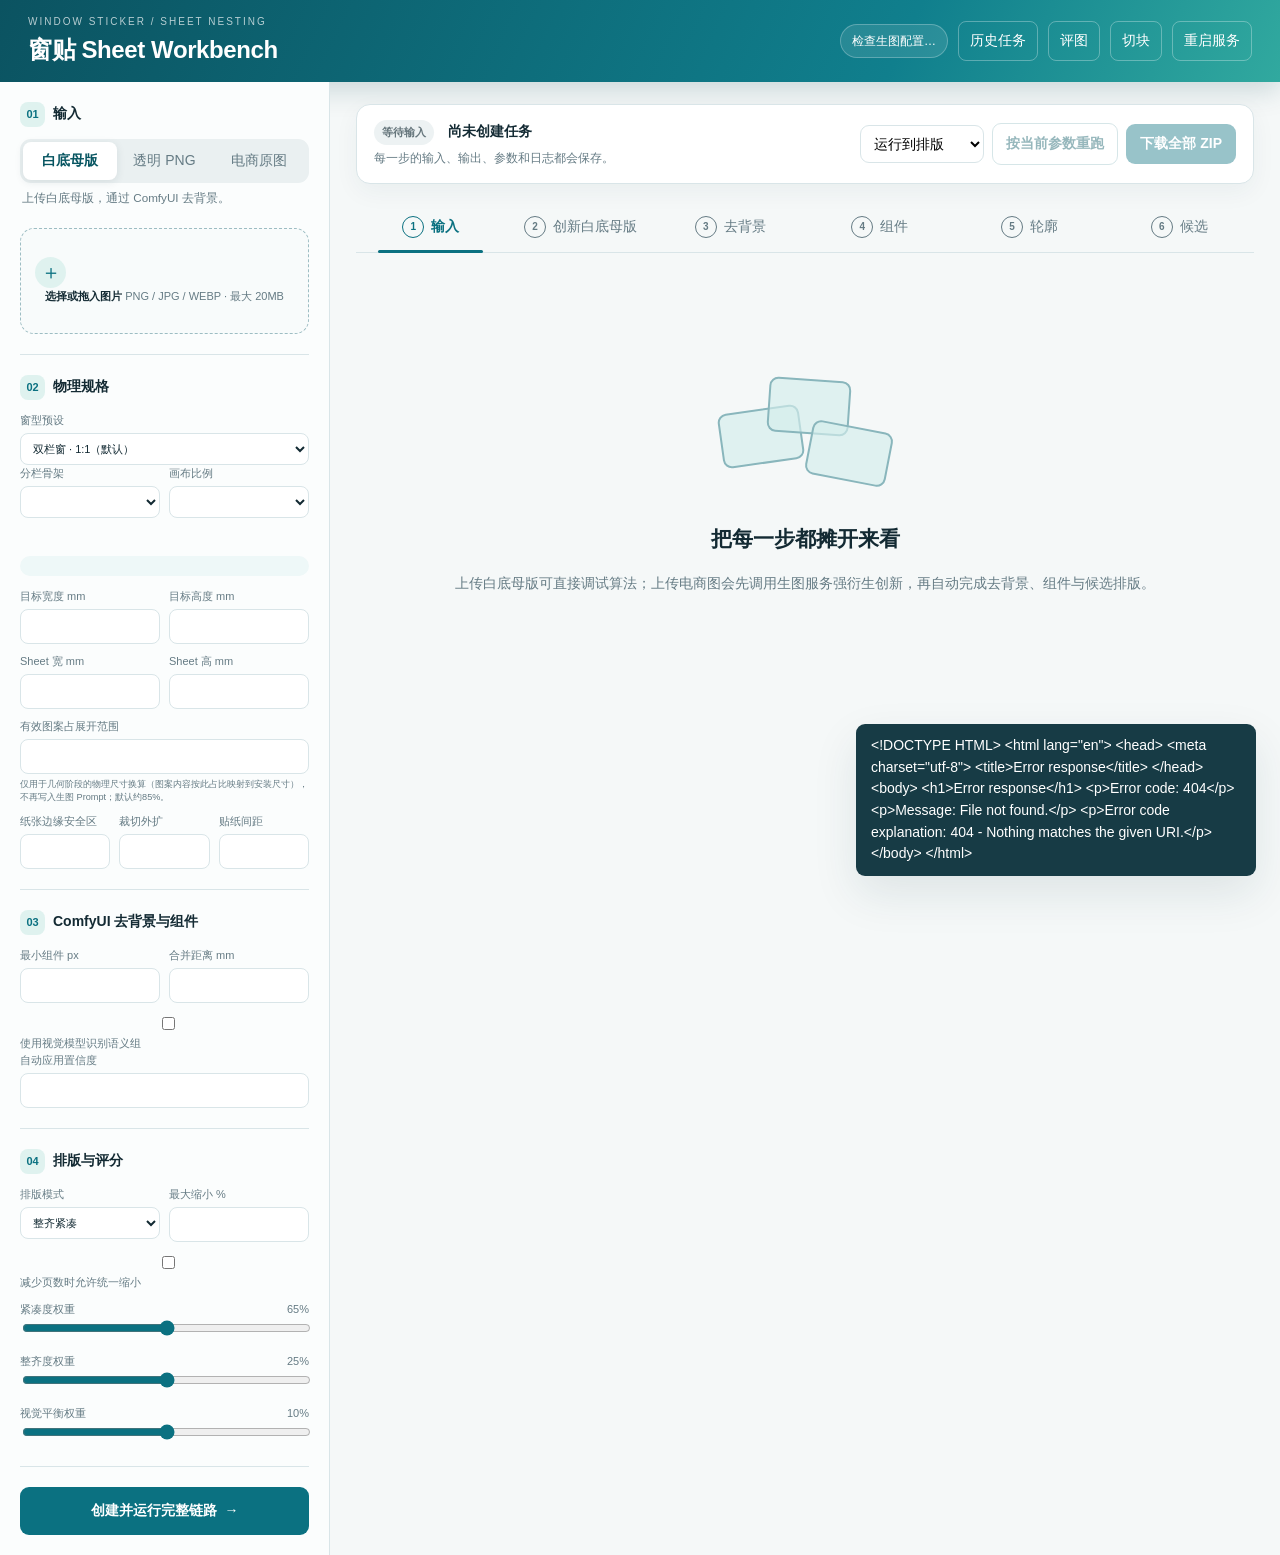
==== commit 5445dd51: "rebuild prompt schema" ====
--- a/static/index.html
+++ b/static/index.html
@@ -41,8 +41,12 @@
           <div id="upload-list" class="upload-list" hidden></div>
           <details id="prompt-details" hidden>
             <summary>编辑通用生图 Prompt</summary>
+            <label style="display:block;margin:8px 0 6px">版式
+              <select id="prompt-style" data-setting="prompt_style" data-setting-type="string"></select>
+            </label>
+            <div id="prompt-style-description" class="mode-note"></div>
             <textarea id="generation-prompt" rows="8"></textarea>
-            <p class="mode-note">这里只编辑跨主题通用部分；窗户模板硬约束由系统只读追加。</p>
+            <p class="mode-note">上方选样式会重新填充此文本（基础层+样式层）；窗户模板硬约束由系统只读追加。</p>
             <details class="prompt-preview-details">
               <summary>查看实际完整 Prompt</summary>
               <pre id="generation-prompt-preview" class="prompt-preview"></pre>
@@ -53,12 +57,19 @@
 
         <section class="panel-block">
           <div class="section-title"><span>02</span>物理规格</div>
-          <label>窗户模板
+          <label>窗型预设
             <select id="window-template" data-setting="window_template" data-setting-type="string">
               <option value="double" selected>双栏窗 · 1:1（默认）</option>
-              <option value="single">单窗 · 3:4</option>
             </select>
           </label>
+          <div class="field-grid two">
+            <label>分栏骨架
+              <select id="window-frame" data-setting="frame_id" data-setting-type="string"></select>
+            </label>
+            <label>画布比例
+              <select id="canvas-ratio" data-setting="canvas_id" data-setting-type="string"></select>
+            </label>
+          </div>
           <div id="window-template-description" class="mode-note"></div>
           <div id="window-template-constraint" class="template-constraint"></div>
           <div class="field-grid two">
@@ -69,7 +80,7 @@
           </div>
           <label class="occupancy-field">有效图案占展开范围
             <input data-setting="content_occupancy_ratio" data-setting-transform="percent" type="number" min="50" max="100" step="1">
-            <small>同一尺寸同时表示目标小型窗户玻璃范围和整套窗贴推荐展开范围；默认有效图案约占85%，其余用于自然留白和窗格分隔。</small>
+            <small>仅用于几何阶段的物理尺寸换算（图案内容按此占比映射到安装尺寸），不再写入生图 Prompt；默认约85%。</small>
           </label>
           <div class="field-grid three">
             <label title="纸张四周禁止放置贴纸的安全区域">纸张边缘安全区<input data-setting="sheet_margin_mm" type="number" min="0" step="0.1"></label>
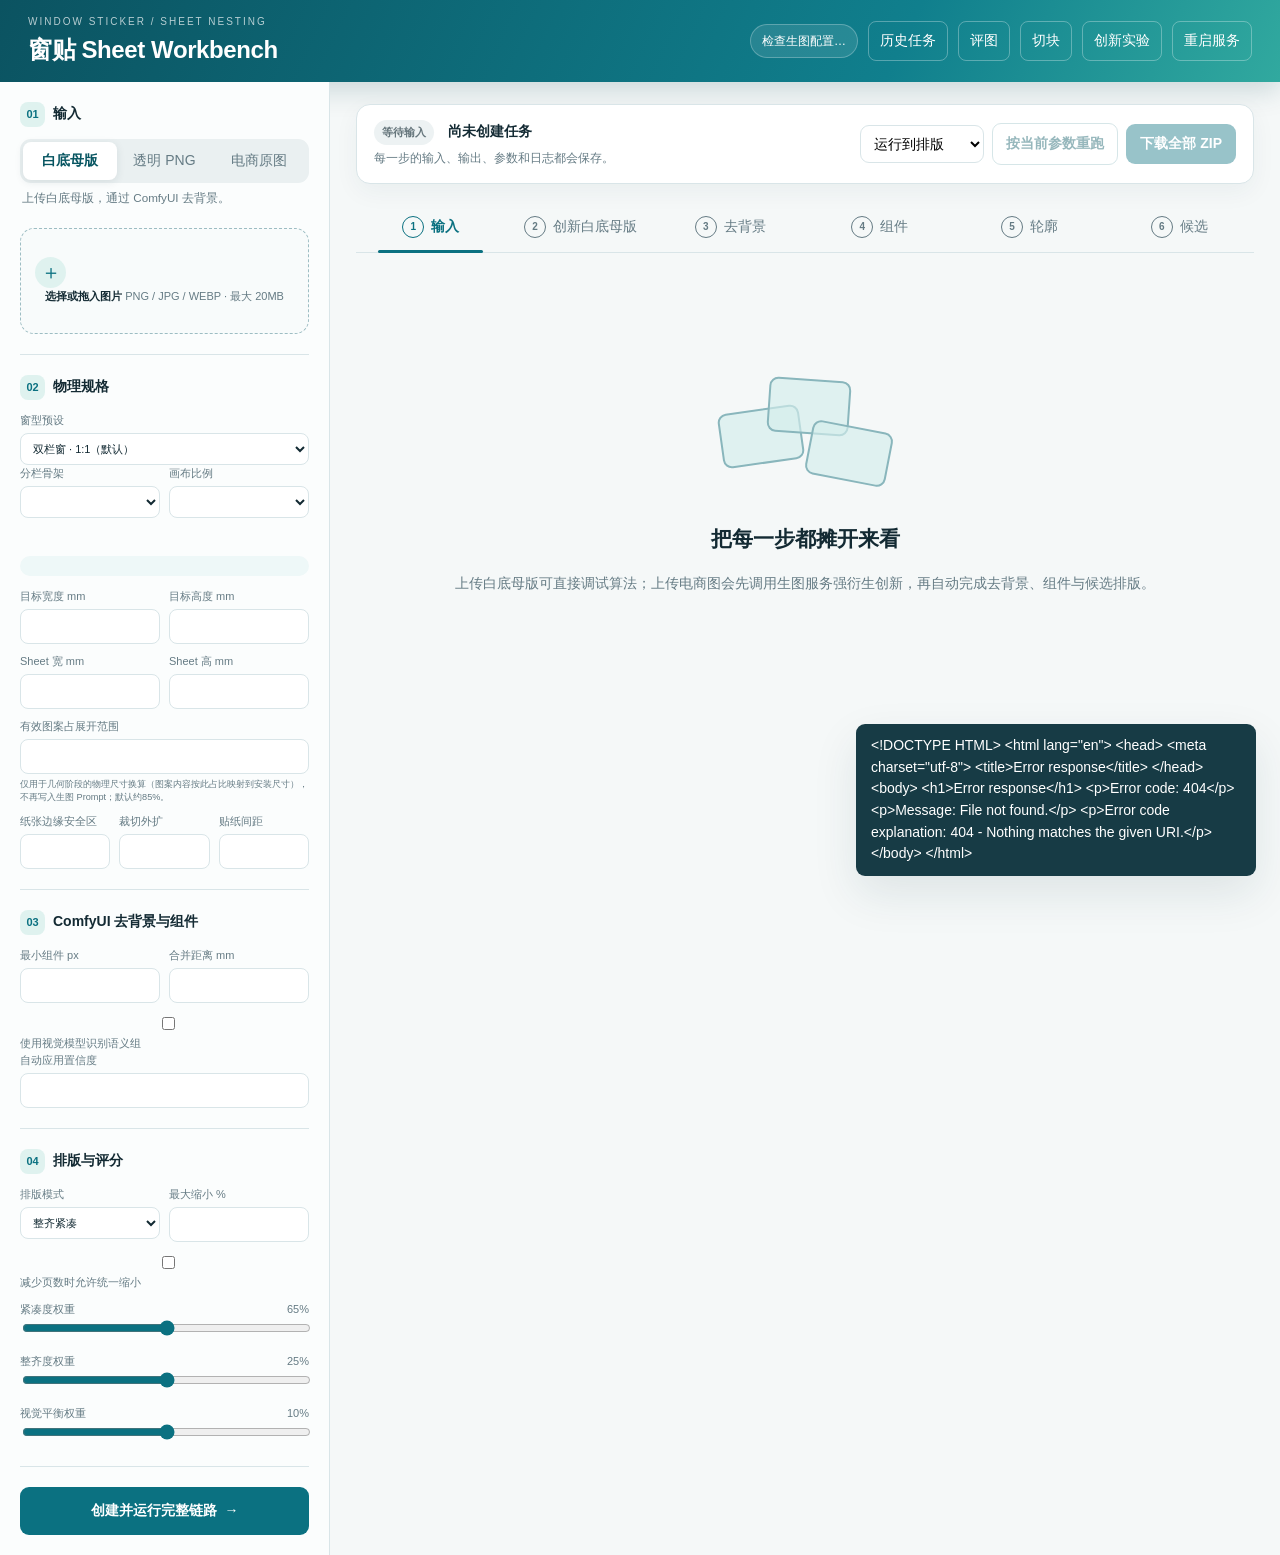
==== commit e9269e04: "update" ====
--- a/static/index.html
+++ b/static/index.html
@@ -17,6 +17,7 @@
       <button id="load-jobs" class="ghost">历史任务</button>
       <a href="/review" class="ghost">评图</a>
       <a href="/slicer" class="ghost">切块</a>
+      <a href="/brief" class="ghost">创新实验</a>
       <button id="restart-service" class="ghost">重启服务</button>
     </div>
   </header>
